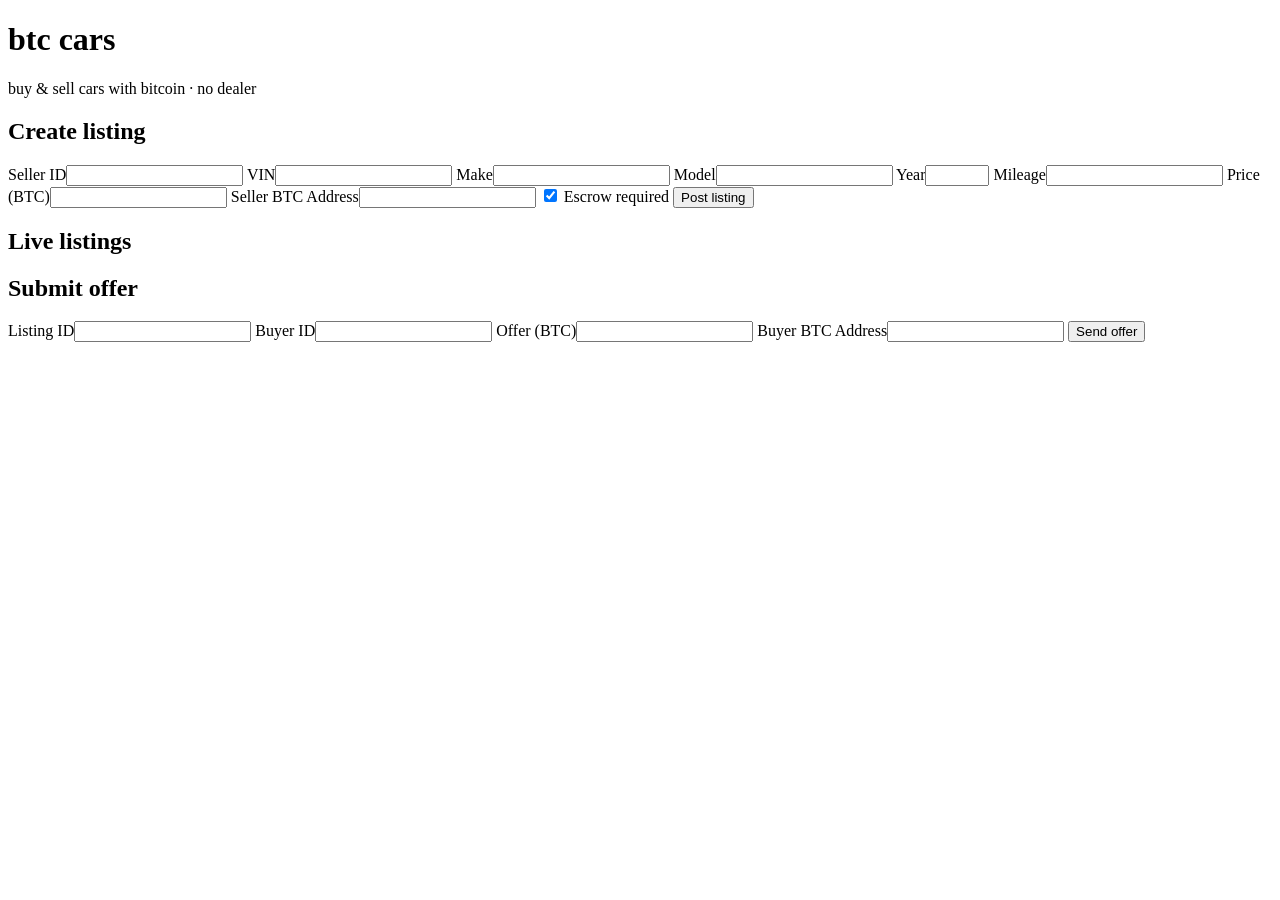
==== web/index.html @ 9e2f8887 "Add Craigslist-style frontend and serve it from API server" ====
<!doctype html>
<html lang="en">
  <head>
    <meta charset="UTF-8" />
    <meta name="viewport" content="width=device-width, initial-scale=1.0" />
    <title>btc cars — peer-to-peer marketplace</title>
    <link rel="stylesheet" href="/styles.css" />
  </head>
  <body>
    <header class="topbar">
      <div class="container row">
        <h1>btc cars</h1>
        <p class="tagline">buy & sell cars with bitcoin · no dealer</p>
      </div>
    </header>

    <main class="container layout">
      <section class="panel">
        <h2>Create listing</h2>
        <form id="listing-form" class="form-grid">
          <label>Seller ID<input name="seller_id" required /></label>
          <label>VIN<input name="vin" required minlength="17" maxlength="17" /></label>
          <label>Make<input name="make" required /></label>
          <label>Model<input name="model" required /></label>
          <label>Year<input name="year" type="number" min="1980" max="2100" required /></label>
          <label>Mileage<input name="mileage" type="number" min="0" required /></label>
          <label>Price (BTC)<input name="price_btc" type="number" step="0.00000001" min="0" required /></label>
          <label>Seller BTC Address<input name="seller_btc_address" required /></label>
          <label class="checkbox"><input name="escrow_required" type="checkbox" checked /> Escrow required</label>
          <button type="submit">Post listing</button>
        </form>
        <p id="listing-message" class="message"></p>
      </section>

      <section class="panel">
        <h2>Live listings</h2>
        <div id="listings" class="listings"></div>
      </section>

      <section class="panel">
        <h2>Submit offer</h2>
        <form id="offer-form" class="form-grid">
          <label>Listing ID<input name="listing_id" required /></label>
          <label>Buyer ID<input name="buyer_id" required /></label>
          <label>Offer (BTC)<input name="offered_btc" type="number" step="0.00000001" min="0" required /></label>
          <label>Buyer BTC Address<input name="buyer_btc_address" required /></label>
          <button type="submit">Send offer</button>
        </form>
        <p id="offer-message" class="message"></p>
      </section>
    </main>

    <script src="/app.js"></script>
  </body>
</html>
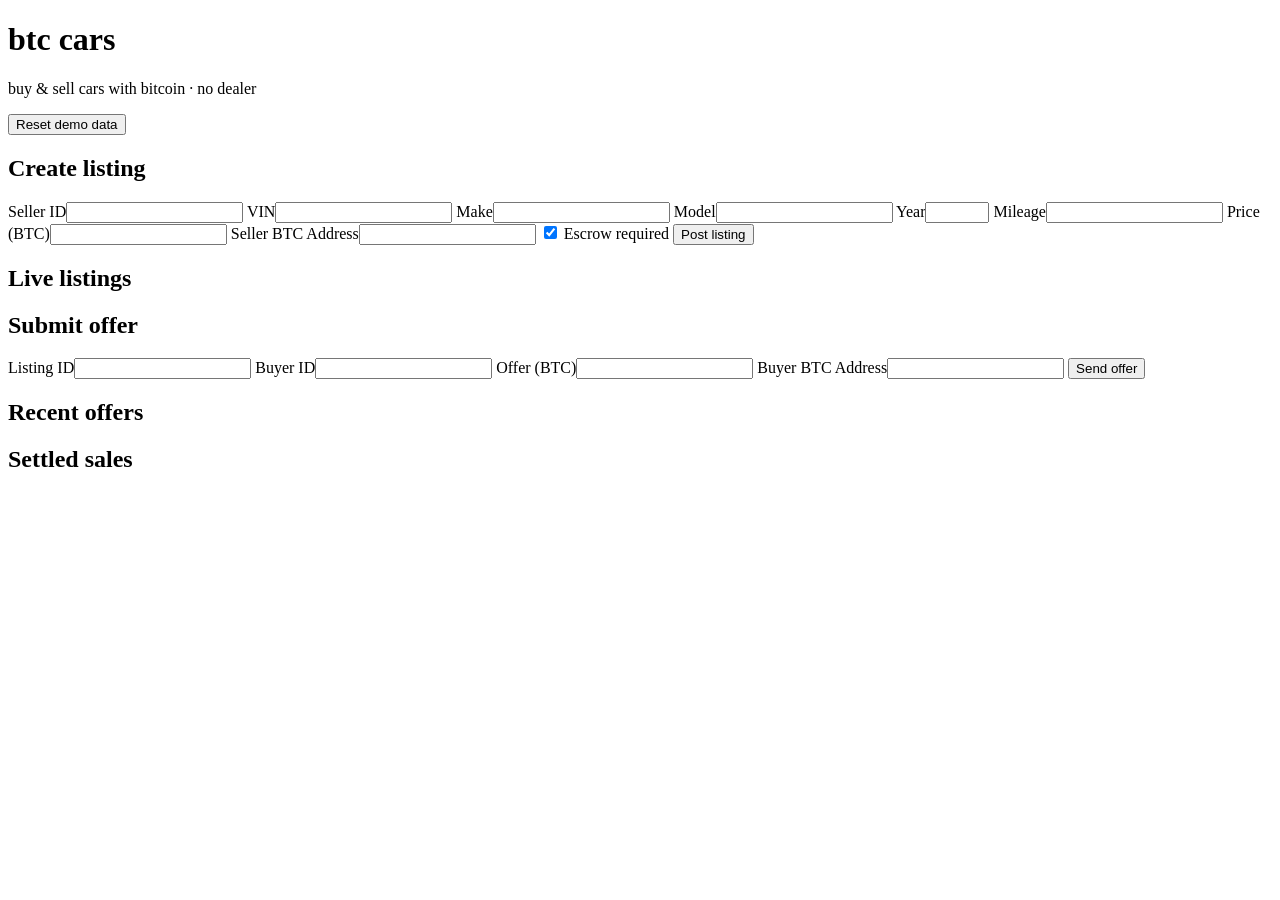
==== commit 13b62f16: "Improve demo readiness with reset flow and richer dashboard" ====
--- a/web/index.html
+++ b/web/index.html
@@ -11,6 +11,7 @@
       <div class="container row">
         <h1>btc cars</h1>
         <p class="tagline">buy & sell cars with bitcoin · no dealer</p>
+        <button id="reset-demo" class="ghost">Reset demo data</button>
       </div>
     </header>
 
@@ -24,7 +25,7 @@
           <label>Model<input name="model" required /></label>
           <label>Year<input name="year" type="number" min="1980" max="2100" required /></label>
           <label>Mileage<input name="mileage" type="number" min="0" required /></label>
-          <label>Price (BTC)<input name="price_btc" type="number" step="0.00000001" min="0" required /></label>
+          <label>Price (BTC)<input name="price_btc" type="number" step="0.00000001" min="0.00000001" required /></label>
           <label>Seller BTC Address<input name="seller_btc_address" required /></label>
           <label class="checkbox"><input name="escrow_required" type="checkbox" checked /> Escrow required</label>
           <button type="submit">Post listing</button>
@@ -42,11 +43,21 @@
         <form id="offer-form" class="form-grid">
           <label>Listing ID<input name="listing_id" required /></label>
           <label>Buyer ID<input name="buyer_id" required /></label>
-          <label>Offer (BTC)<input name="offered_btc" type="number" step="0.00000001" min="0" required /></label>
+          <label>Offer (BTC)<input name="offered_btc" type="number" step="0.00000001" min="0.00000001" required /></label>
           <label>Buyer BTC Address<input name="buyer_btc_address" required /></label>
           <button type="submit">Send offer</button>
         </form>
         <p id="offer-message" class="message"></p>
+      </section>
+
+      <section class="panel wide">
+        <h2>Recent offers</h2>
+        <div id="offers" class="listings"></div>
+      </section>
+
+      <section class="panel wide">
+        <h2>Settled sales</h2>
+        <div id="sales" class="listings"></div>
       </section>
     </main>
 
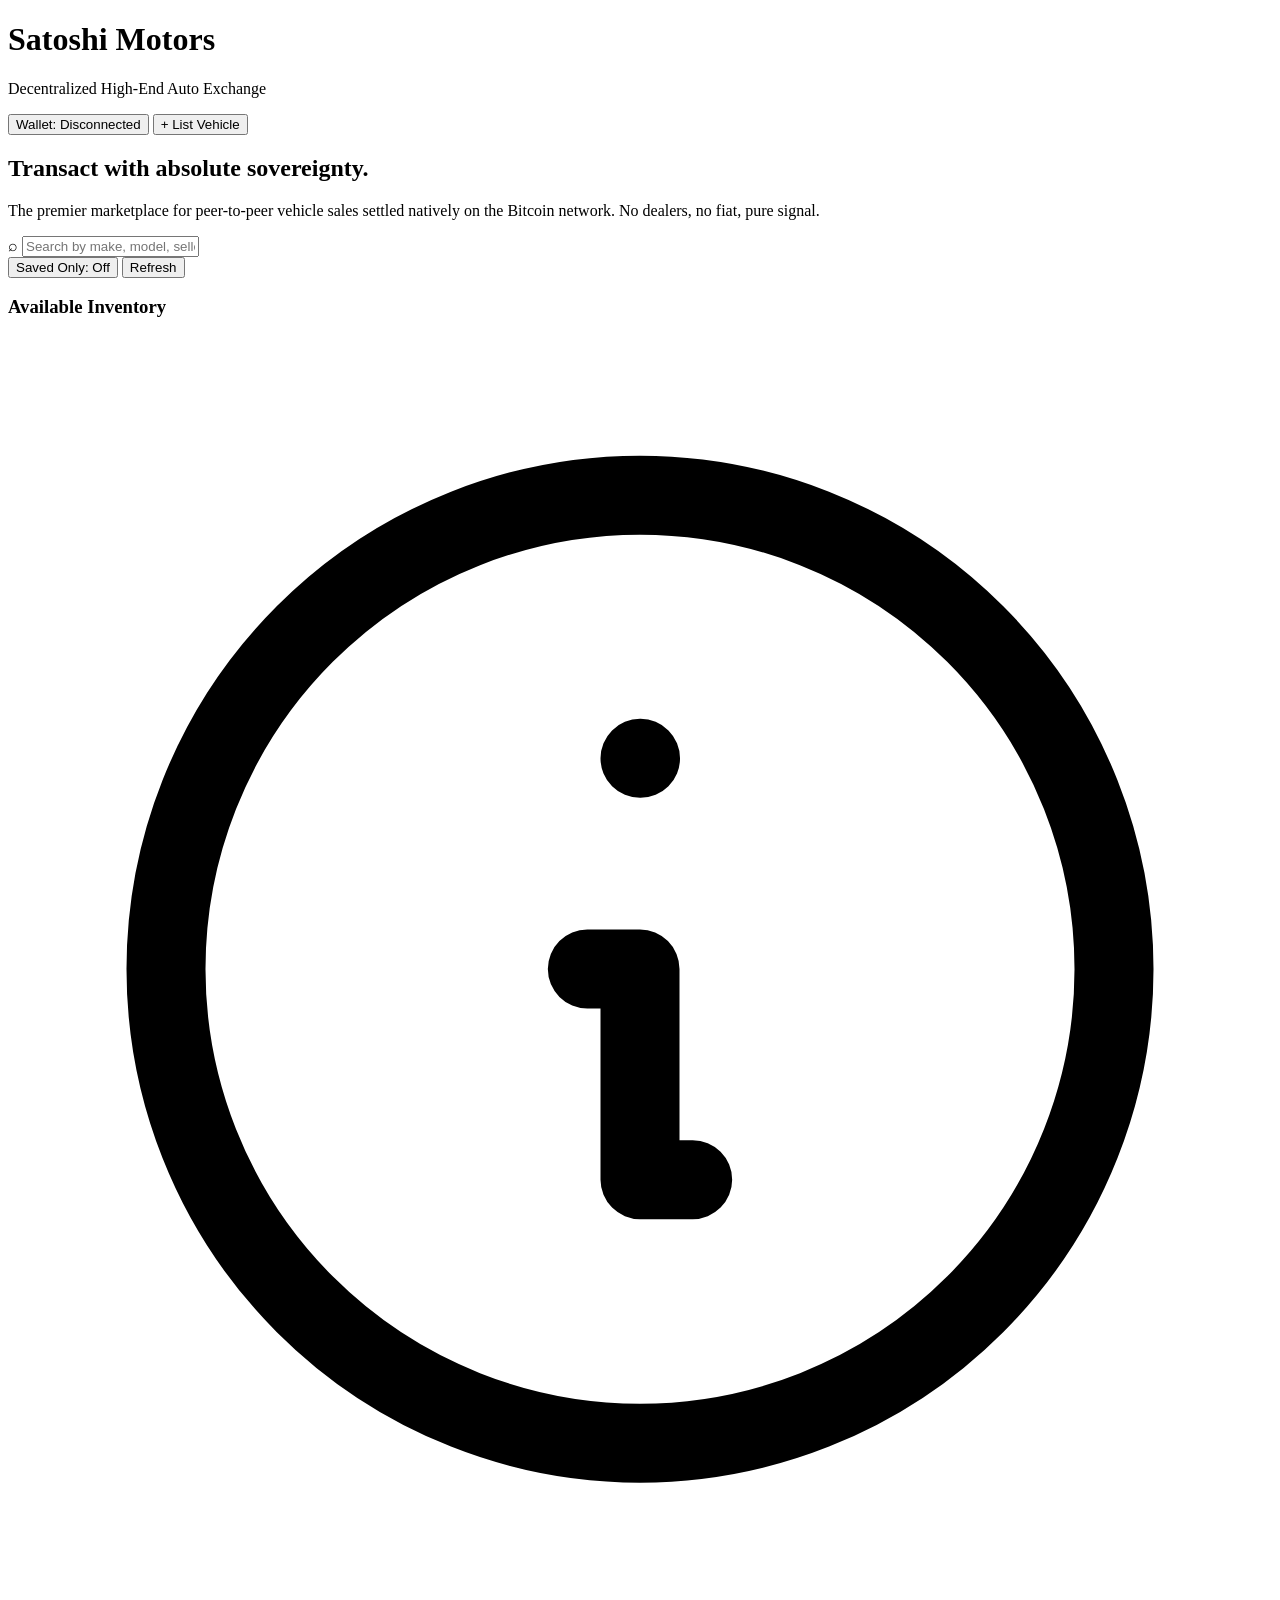
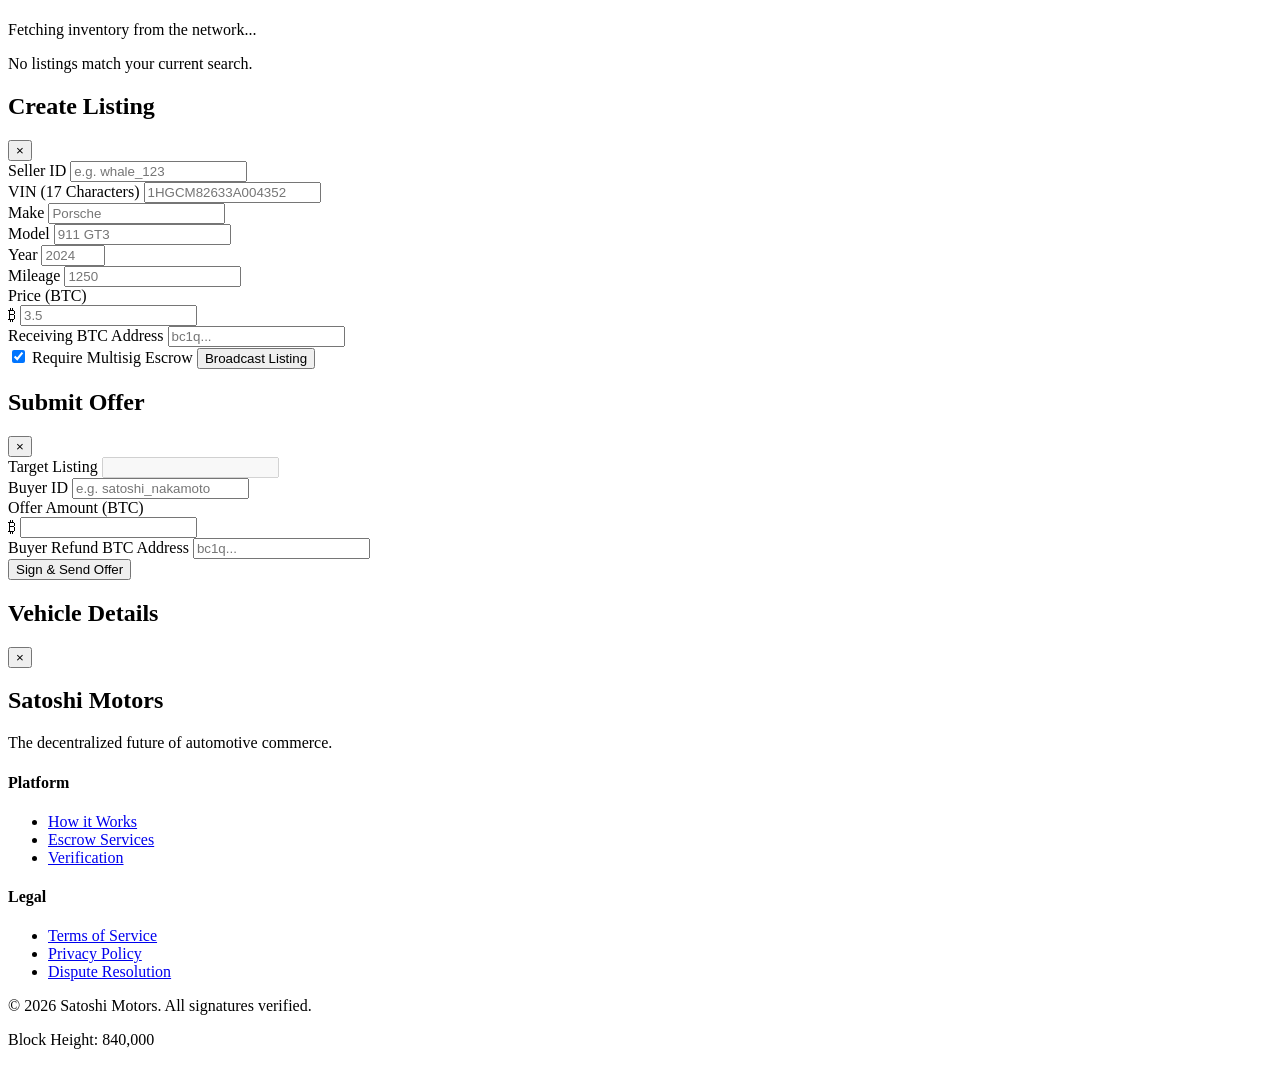
==== commit fb4af879: "Upgrade frontend UX, add footer pages, and harden API validation" ====
--- a/web/index.html
+++ b/web/index.html
@@ -1,66 +1,215 @@
 <!doctype html>
 <html lang="en">
-  <head>
-    <meta charset="UTF-8" />
-    <meta name="viewport" content="width=device-width, initial-scale=1.0" />
-    <title>btc cars — peer-to-peer marketplace</title>
-    <link rel="stylesheet" href="/styles.css" />
-  </head>
-  <body>
-    <header class="topbar">
-      <div class="container row">
-        <h1>btc cars</h1>
-        <p class="tagline">buy & sell cars with bitcoin · no dealer</p>
-        <button id="reset-demo" class="ghost">Reset demo data</button>
-      </div>
-    </header>
-
-    <main class="container layout">
-      <section class="panel">
-        <h2>Create listing</h2>
+
+<head>
+  <meta charset="UTF-8" />
+  <meta name="viewport" content="width=device-width, initial-scale=1.0" />
+  <title>Satoshi Motors | Premium P2P Car Market</title>
+  <link rel="preconnect" href="https://fonts.googleapis.com">
+  <link rel="preconnect" href="https://fonts.gstatic.com" crossorigin>
+  <link href="https://fonts.googleapis.com/css2?family=Outfit:wght@300;400;500;600;700&display=swap" rel="stylesheet">
+  <link rel="stylesheet" href="/styles.css" />
+</head>
+
+<body>
+  <header class="topbar">
+    <div class="container">
+      <div class="brand">
+        <h1>Satoshi Motors</h1>
+        <p class="tagline">Decentralized High-End Auto Exchange</p>
+      </div>
+      <div class="nav-actions nav-actions-wrap">
+        <button id="wallet-btn" class="wallet-btn" onclick="toggleWallet()">
+          Wallet: Disconnected
+        </button>
+        <button class="btn btn-primary" onclick="openModal('listing-modal')">
+          <span>+</span> List Vehicle
+        </button>
+      </div>
+    </div>
+  </header>
+
+  <main class="container main-content">
+    <section class="hero">
+      <h2>Transact with absolute sovereignty.</h2>
+      <p>The premier marketplace for peer-to-peer vehicle sales settled natively on the Bitcoin network. No dealers, no fiat, pure signal.</p>
+    </section>
+
+    <section class="search-filter-bar mb-4">
+      <div class="input-with-icon search-input-wrap">
+        <span class="input-icon">⌕</span>
+        <input type="text" id="search-input" placeholder="Search by make, model, seller, year, or VIN..." onkeyup="filterListings()" />
+      </div>
+      <button id="saved-filter-btn" class="btn btn-secondary btn-pill" onclick="toggleSavedFilter()">Saved Only: Off</button>
+      <button class="btn btn-secondary btn-pill" onclick="loadListings()">Refresh</button>
+    </section>
+
+    <section id="marketplace">
+      <div class="marketplace-header">
+        <h3>Available Inventory</h3>
+        <span id="results-count" class="results-count"></span>
+      </div>
+      <div id="listings" class="listings-grid">
+        <div class="empty-state">
+          <svg xmlns="http://www.w3.org/2000/svg" fill="none" viewBox="0 0 24 24" stroke="currentColor">
+            <path stroke-linecap="round" stroke-linejoin="round" stroke-width="1.5" d="M13 16h-1v-4h-1m1-4h.01M21 12a9 9 0 11-18 0 9 9 0 0118 0z" />
+          </svg>
+          <p>Fetching inventory from the network...</p>
+        </div>
+      </div>
+      <div id="no-results" class="empty-state hidden">
+        <p>No listings match your current search.</p>
+      </div>
+    </section>
+  </main>
+
+  <div id="listing-modal" class="modal-overlay" role="dialog" aria-modal="true">
+    <div class="modal-content">
+      <div class="modal-header">
+        <h2>Create Listing</h2>
+        <button class="close-btn" onclick="closeModal('listing-modal')" aria-label="Close">&times;</button>
+      </div>
+      <div class="modal-body">
         <form id="listing-form" class="form-grid">
-          <label>Seller ID<input name="seller_id" required /></label>
-          <label>VIN<input name="vin" required minlength="17" maxlength="17" /></label>
-          <label>Make<input name="make" required /></label>
-          <label>Model<input name="model" required /></label>
-          <label>Year<input name="year" type="number" min="1980" max="2100" required /></label>
-          <label>Mileage<input name="mileage" type="number" min="0" required /></label>
-          <label>Price (BTC)<input name="price_btc" type="number" step="0.00000001" min="0.00000001" required /></label>
-          <label>Seller BTC Address<input name="seller_btc_address" required /></label>
-          <label class="checkbox"><input name="escrow_required" type="checkbox" checked /> Escrow required</label>
-          <button type="submit">Post listing</button>
+          <div class="form-group">
+            <label>Seller ID</label>
+            <input name="seller_id" placeholder="e.g. whale_123" required />
+          </div>
+
+          <div class="form-group">
+            <label>VIN (17 Characters)</label>
+            <input name="vin" style="text-transform: uppercase;" placeholder="1HGCM82633A004352" required minlength="17" maxlength="17" />
+          </div>
+
+          <div class="form-row">
+            <div class="form-group">
+              <label>Make</label>
+              <input name="make" placeholder="Porsche" required />
+            </div>
+            <div class="form-group">
+              <label>Model</label>
+              <input name="model" placeholder="911 GT3" required />
+            </div>
+          </div>
+
+          <div class="form-row">
+            <div class="form-group">
+              <label>Year</label>
+              <input name="year" type="number" min="1980" max="2100" placeholder="2024" required />
+            </div>
+            <div class="form-group">
+              <label>Mileage</label>
+              <input name="mileage" type="number" min="0" placeholder="1250" required />
+            </div>
+          </div>
+
+          <div class="form-group">
+            <label>Price (BTC)</label>
+            <div class="input-with-icon">
+              <span class="input-icon">₿</span>
+              <input name="price_btc" type="number" step="0.00000001" min="0" placeholder="3.5" required />
+            </div>
+          </div>
+
+          <div class="form-group">
+            <label>Receiving BTC Address</label>
+            <input name="seller_btc_address" placeholder="bc1q..." required />
+          </div>
+
+          <label class="checkbox-group">
+            <input name="escrow_required" type="checkbox" checked />
+            <span>Require Multisig Escrow</span>
+          </label>
+
+          <button type="submit" class="btn btn-primary btn-full mt-4">Broadcast Listing</button>
         </form>
-        <p id="listing-message" class="message"></p>
-      </section>
-
-      <section class="panel">
-        <h2>Live listings</h2>
-        <div id="listings" class="listings"></div>
-      </section>
-
-      <section class="panel">
-        <h2>Submit offer</h2>
+      </div>
+    </div>
+  </div>
+
+  <div id="offer-modal" class="modal-overlay" role="dialog" aria-modal="true">
+    <div class="modal-content">
+      <div class="modal-header">
+        <h2>Submit Offer</h2>
+        <button class="close-btn" onclick="closeModal('offer-modal')" aria-label="Close">&times;</button>
+      </div>
+      <div class="modal-body">
         <form id="offer-form" class="form-grid">
-          <label>Listing ID<input name="listing_id" required /></label>
-          <label>Buyer ID<input name="buyer_id" required /></label>
-          <label>Offer (BTC)<input name="offered_btc" type="number" step="0.00000001" min="0.00000001" required /></label>
-          <label>Buyer BTC Address<input name="buyer_btc_address" required /></label>
-          <button type="submit">Send offer</button>
+          <input type="hidden" name="listing_id" id="offer-listing-id" required />
+
+          <div class="form-group">
+            <label>Target Listing</label>
+            <input type="text" id="offer-listing-display" readonly disabled class="muted-readonly" />
+          </div>
+
+          <div class="form-group">
+            <label>Buyer ID</label>
+            <input name="buyer_id" placeholder="e.g. satoshi_nakamoto" required />
+          </div>
+
+          <div class="form-group">
+            <label>Offer Amount (BTC)</label>
+            <div class="input-with-icon">
+              <span class="input-icon">₿</span>
+              <input name="offered_btc" id="offer-amount-input" type="number" step="0.00000001" min="0" required />
+            </div>
+          </div>
+
+          <div class="form-group">
+            <label>Buyer Refund BTC Address</label>
+            <input name="buyer_btc_address" placeholder="bc1q..." required />
+          </div>
+
+          <button type="submit" class="btn btn-primary btn-full mt-4">Sign & Send Offer</button>
         </form>
-        <p id="offer-message" class="message"></p>
-      </section>
-
-      <section class="panel wide">
-        <h2>Recent offers</h2>
-        <div id="offers" class="listings"></div>
-      </section>
-
-      <section class="panel wide">
-        <h2>Settled sales</h2>
-        <div id="sales" class="listings"></div>
-      </section>
-    </main>
-
-    <script src="/app.js"></script>
-  </body>
+      </div>
+    </div>
+  </div>
+
+  <div id="details-modal" class="modal-overlay" role="dialog" aria-modal="true">
+    <div class="modal-content details-modal-content">
+      <div class="modal-header">
+        <h2>Vehicle Details</h2>
+        <button class="close-btn" onclick="closeModal('details-modal')" aria-label="Close">&times;</button>
+      </div>
+      <div id="details-modal-body" class="modal-body"></div>
+    </div>
+  </div>
+
+  <div id="toast-container"></div>
+
+  <footer class="site-footer">
+    <div class="container footer-main">
+      <div>
+        <h2 class="footer-brand">Satoshi Motors</h2>
+        <p>The decentralized future of automotive commerce.</p>
+      </div>
+      <div class="footer-links-grid">
+        <div>
+          <h4>Platform</h4>
+          <ul>
+            <li><a href="/how-it-works.html">How it Works</a></li>
+            <li><a href="/escrow-services.html">Escrow Services</a></li>
+            <li><a href="/verification.html">Verification</a></li>
+          </ul>
+        </div>
+        <div>
+          <h4>Legal</h4>
+          <ul>
+            <li><a href="/terms-of-service.html">Terms of Service</a></li>
+            <li><a href="/privacy-policy.html">Privacy Policy</a></li>
+            <li><a href="/dispute-resolution.html">Dispute Resolution</a></li>
+          </ul>
+        </div>
+      </div>
+    </div>
+    <div class="container footer-meta">
+      <p>© 2026 Satoshi Motors. All signatures verified.</p>
+      <p>Block Height: 840,000</p>
+    </div>
+  </footer>
+
+  <script src="/app.js"></script>
+</body>
+
 </html>
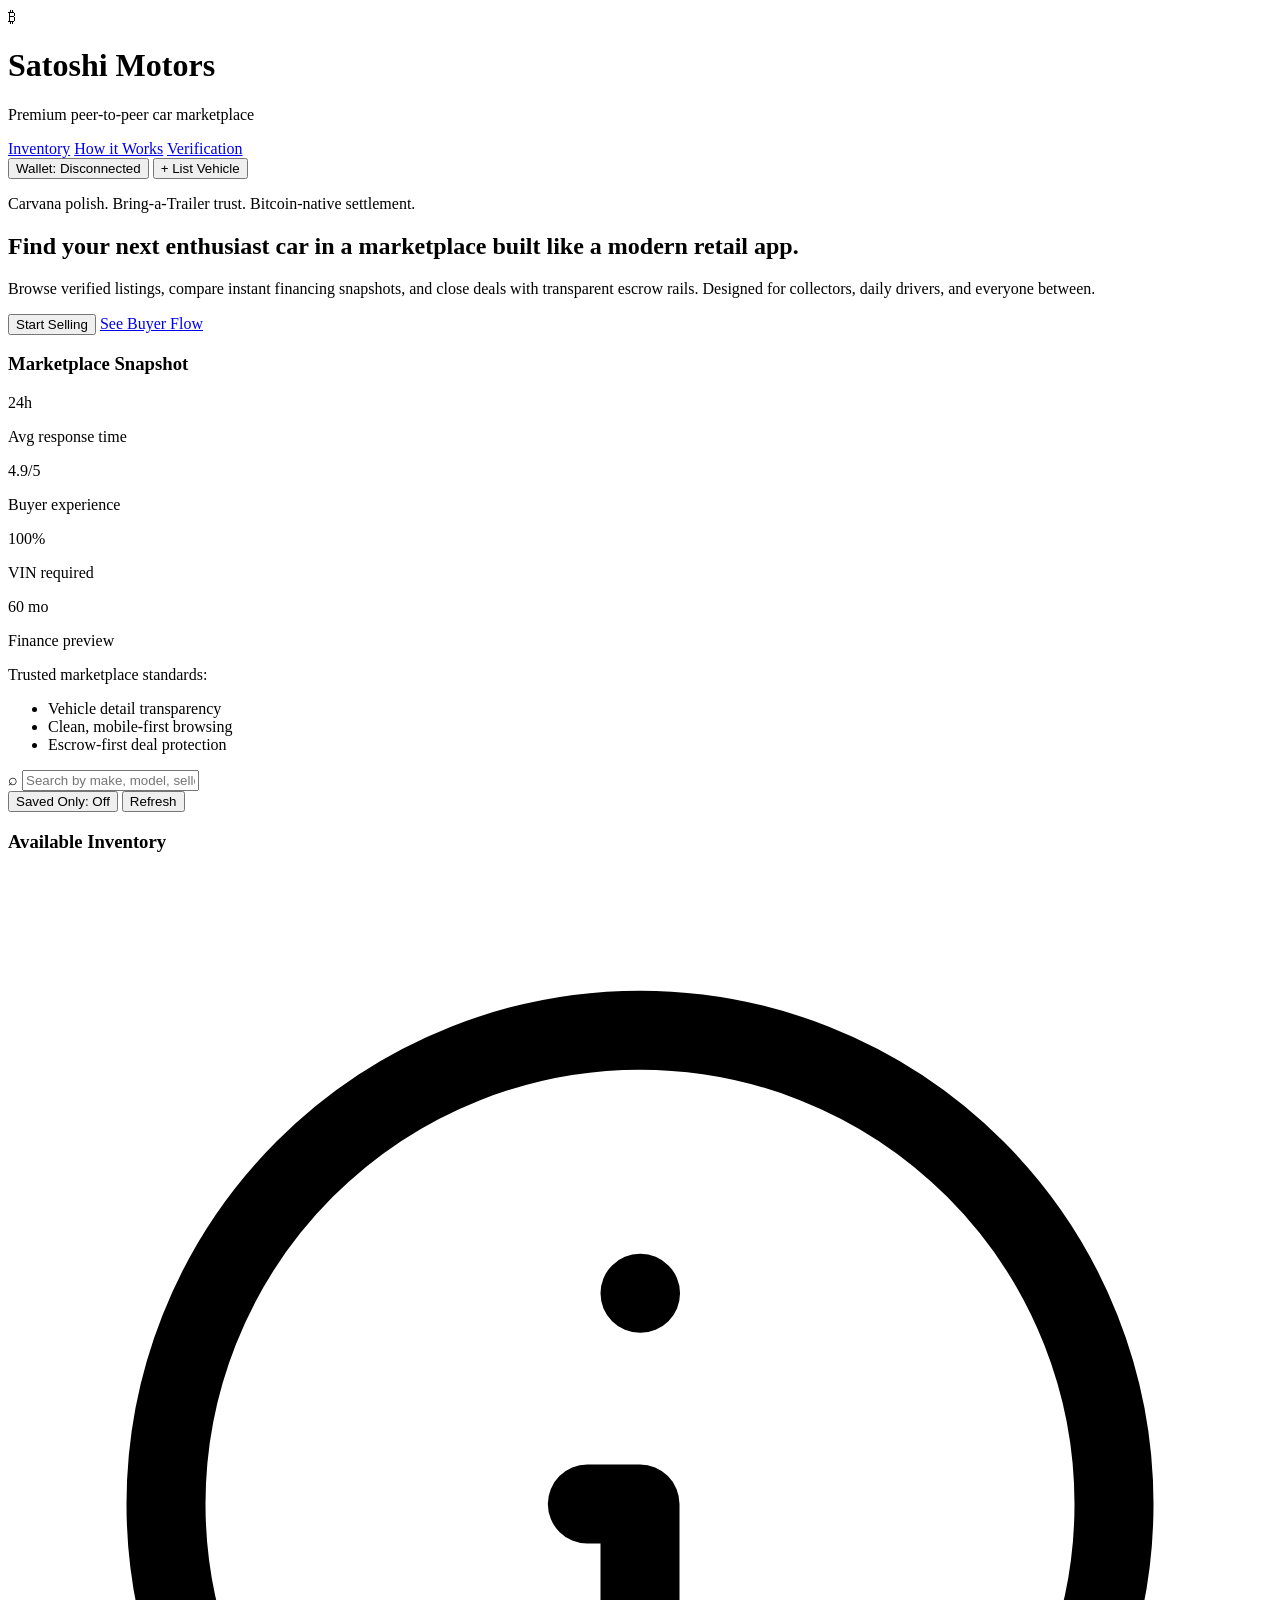
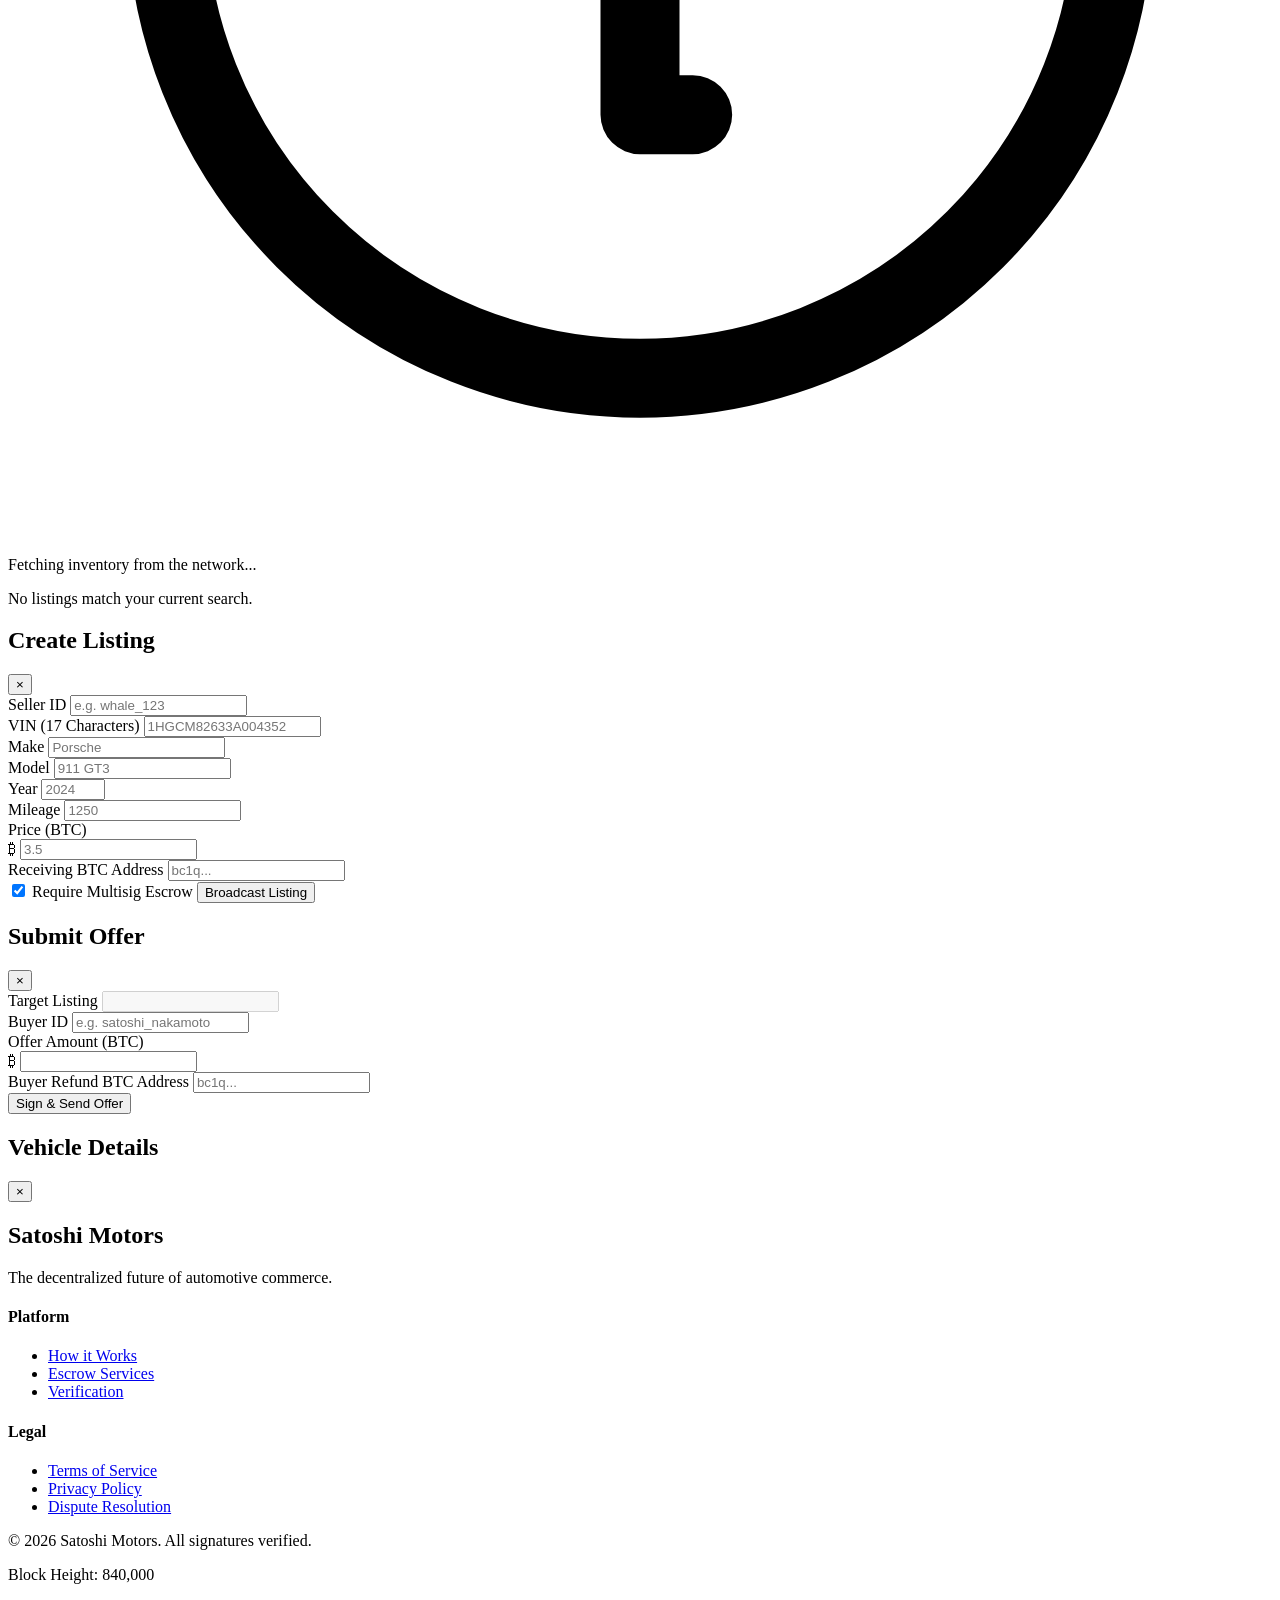
==== commit e9416e40: "Redesign marketplace UI with premium automotive styling" ====
--- a/web/index.html
+++ b/web/index.html
@@ -15,9 +15,17 @@
   <header class="topbar">
     <div class="container">
       <div class="brand">
-        <h1>Satoshi Motors</h1>
-        <p class="tagline">Decentralized High-End Auto Exchange</p>
-      </div>
+        <div class="brand-mark">₿</div>
+        <div>
+          <h1>Satoshi Motors</h1>
+          <p class="tagline">Premium peer-to-peer car marketplace</p>
+        </div>
+      </div>
+      <nav class="top-nav" aria-label="Main navigation">
+        <a href="#marketplace">Inventory</a>
+        <a href="/how-it-works.html">How it Works</a>
+        <a href="/verification.html">Verification</a>
+      </nav>
       <div class="nav-actions nav-actions-wrap">
         <button id="wallet-btn" class="wallet-btn" onclick="toggleWallet()">
           Wallet: Disconnected
@@ -31,8 +39,45 @@
 
   <main class="container main-content">
     <section class="hero">
-      <h2>Transact with absolute sovereignty.</h2>
-      <p>The premier marketplace for peer-to-peer vehicle sales settled natively on the Bitcoin network. No dealers, no fiat, pure signal.</p>
+      <div class="hero-copy">
+        <p class="hero-kicker">Carvana polish. Bring-a-Trailer trust. Bitcoin-native settlement.</p>
+        <h2>Find your next enthusiast car in a marketplace built like a modern retail app.</h2>
+        <p class="hero-description">Browse verified listings, compare instant financing snapshots, and close deals with transparent escrow rails. Designed for collectors, daily drivers, and everyone between.</p>
+        <div class="hero-actions">
+          <button class="btn btn-primary" onclick="openModal('listing-modal')">Start Selling</button>
+          <a href="/how-it-works.html" class="btn btn-secondary">See Buyer Flow</a>
+        </div>
+      </div>
+      <div class="hero-panel card">
+        <h3>Marketplace Snapshot</h3>
+        <div class="hero-metrics-grid">
+          <article>
+            <p class="metric-value">24h</p>
+            <p class="metric-label">Avg response time</p>
+          </article>
+          <article>
+            <p class="metric-value">4.9/5</p>
+            <p class="metric-label">Buyer experience</p>
+          </article>
+          <article>
+            <p class="metric-value">100%</p>
+            <p class="metric-label">VIN required</p>
+          </article>
+          <article>
+            <p class="metric-value">60 mo</p>
+            <p class="metric-label">Finance preview</p>
+          </article>
+        </div>
+      </div>
+    </section>
+
+    <section class="trust-strip" aria-label="Platform highlights">
+      <p>Trusted marketplace standards:</p>
+      <ul>
+        <li>Vehicle detail transparency</li>
+        <li>Clean, mobile-first browsing</li>
+        <li>Escrow-first deal protection</li>
+      </ul>
     </section>
 
     <section class="search-filter-bar mb-4">
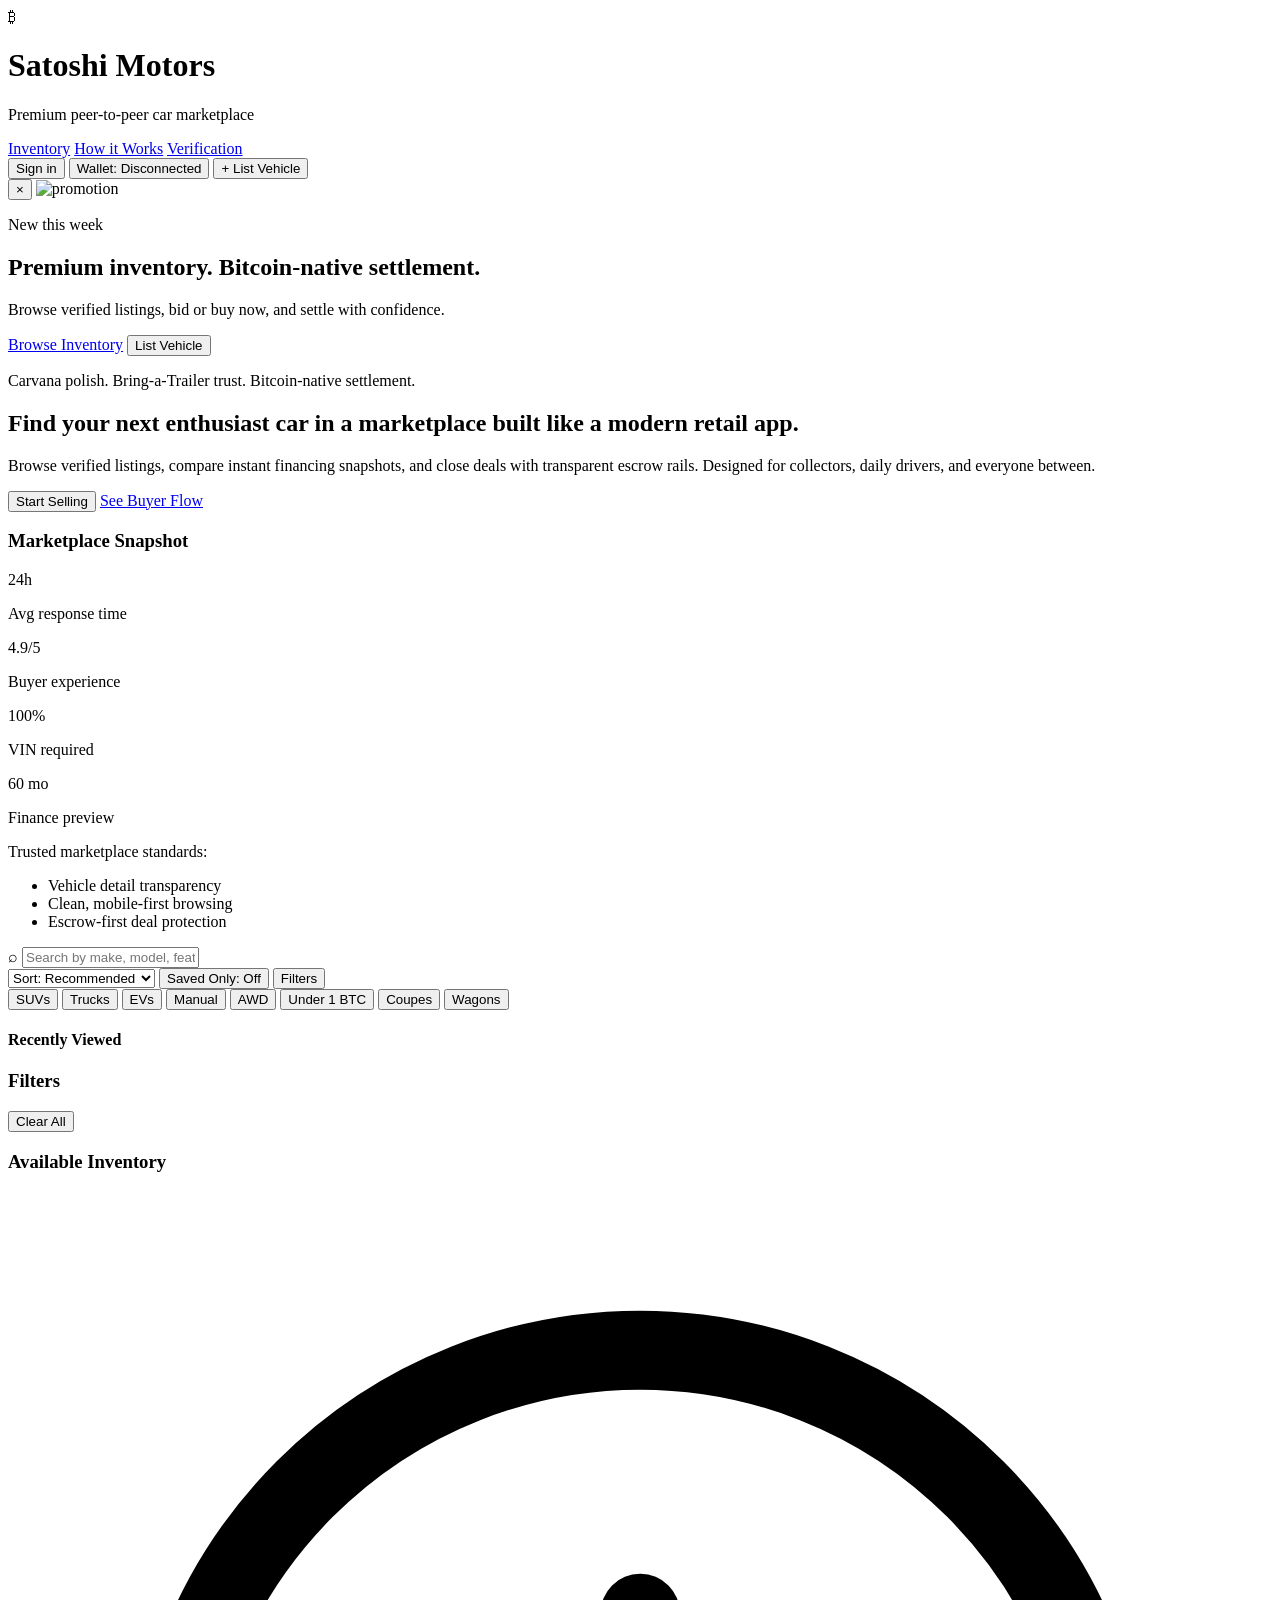
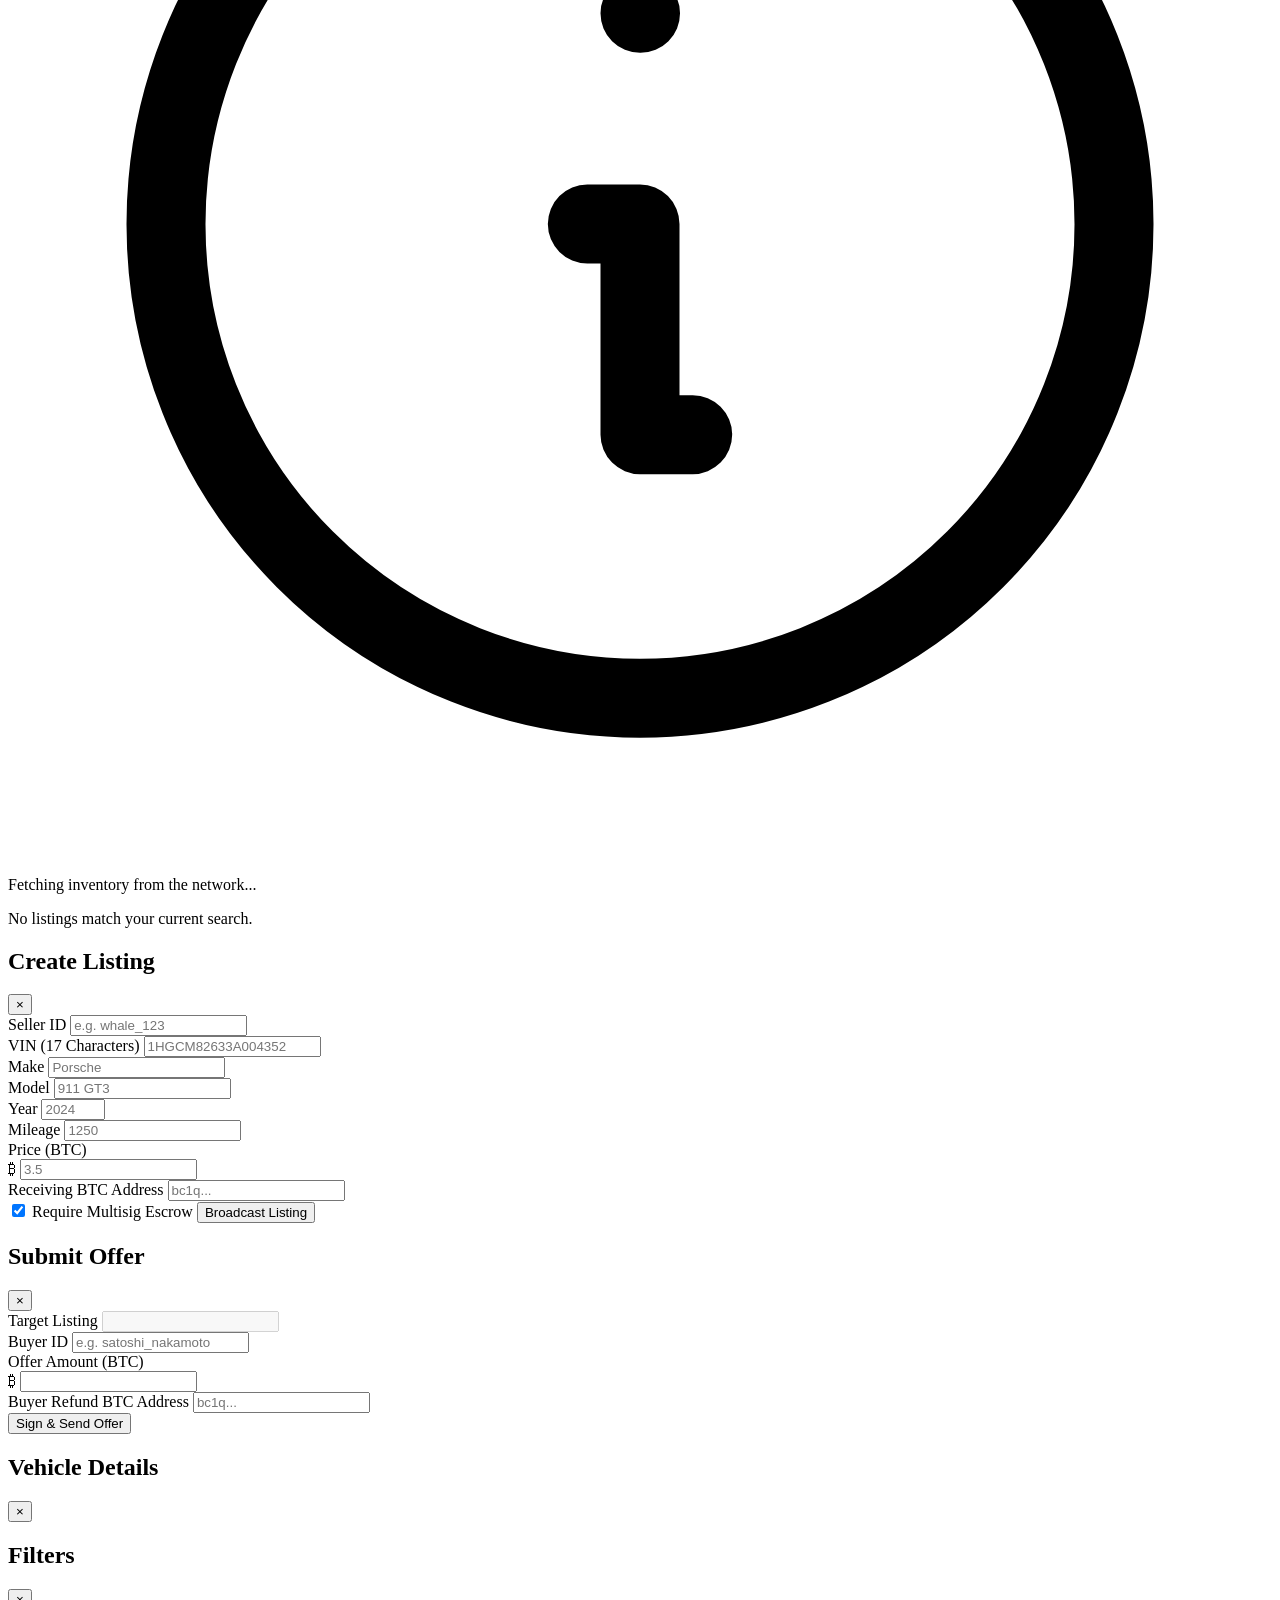
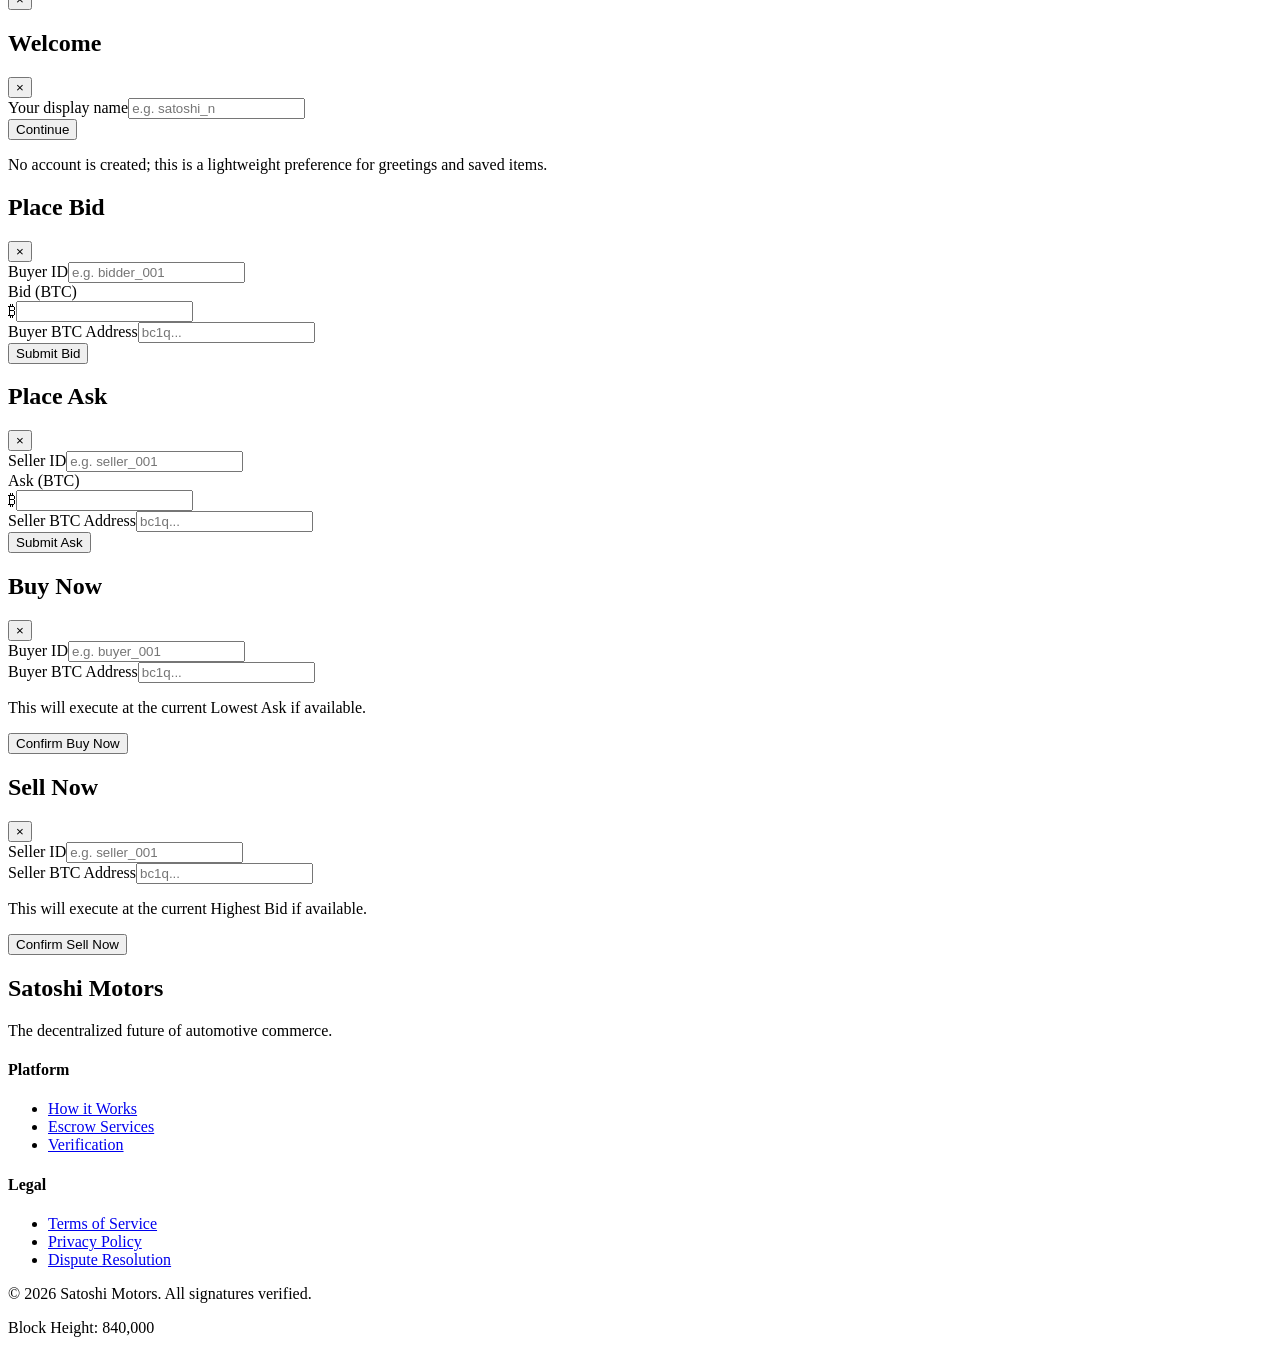
==== commit c40bd031: "UX: add StockX-style bids/asks + Buy/Sell Now; Carvana-like filters/search; rotating promo banner; w" ====
--- a/web/index.html
+++ b/web/index.html
@@ -27,19 +27,34 @@
         <a href="/verification.html">Verification</a>
       </nav>
       <div class="nav-actions nav-actions-wrap">
-        <button id="wallet-btn" class="wallet-btn" onclick="toggleWallet()">
-          Wallet: Disconnected
-        </button>
-        <button class="btn btn-primary" onclick="openModal('listing-modal')">
-          <span>+</span> List Vehicle
-        </button>
+        <button id="user-btn" class="wallet-btn" onclick="handleUserButton()">Sign in</button>
+        <button id="wallet-btn" class="wallet-btn" onclick="toggleWallet()">Wallet: Disconnected</button>
+        <button class="btn btn-primary" onclick="openModal('listing-modal')"><span>+</span> List Vehicle</button>
       </div>
     </div>
   </header>
 
   <main class="container main-content">
+    <section id="promo" class="promo-banner card hidden">
+      <button class="promo-dismiss" aria-label="Dismiss" onclick="dismissPromo()">×</button>
+      <img id="promo-image" class="promo-image" src="/banner_1.svg" alt="promotion" />
+      <div class="promo-overlay">
+        <div>
+          <p id="promo-kicker" class="promo-kicker">New this week</p>
+          <h2 id="promo-title" class="promo-title">Premium inventory. Bitcoin-native settlement.</h2>
+          <p id="promo-sub" class="promo-sub">Browse verified listings, bid or buy now, and settle with confidence.</p>
+          <div class="promo-actions">
+            <a id="promo-cta" class="btn btn-primary" href="#marketplace">Browse Inventory</a>
+            <button class="btn btn-secondary" onclick="openModal('listing-modal')">List Vehicle</button>
+          </div>
+        </div>
+        <div id="promo-dots" class="promo-dots" aria-label="Slides"></div>
+      </div>
+    </section>
+
     <section class="hero">
       <div class="hero-copy">
+        <div id="welcome-back" class="welcome-banner hidden"></div>
         <p class="hero-kicker">Carvana polish. Bring-a-Trailer trust. Bitcoin-native settlement.</p>
         <h2>Find your next enthusiast car in a marketplace built like a modern retail app.</h2>
         <p class="hero-description">Browse verified listings, compare instant financing snapshots, and close deals with transparent escrow rails. Designed for collectors, daily drivers, and everyone between.</p>
@@ -83,27 +98,65 @@
     <section class="search-filter-bar mb-4">
       <div class="input-with-icon search-input-wrap">
         <span class="input-icon">⌕</span>
-        <input type="text" id="search-input" placeholder="Search by make, model, seller, year, or VIN..." onkeyup="filterListings()" />
-      </div>
+        <input type="text" id="search-input" placeholder="Search by make, model, feature, color…" oninput="onSearchInput()" />
+        <div id="search-suggestions" class="suggestions hidden" role="listbox" aria-label="Search suggestions"></div>
+      </div>
+      <select id="sort-select" class="btn btn-secondary btn-pill" onchange="changeSort(this.value)" aria-label="Sort inventory">
+        <option value="recommended">Sort: Recommended</option>
+        <option value="price_asc">Price: Low to High</option>
+        <option value="price_desc">Price: High to Low</option>
+        <option value="year_desc">Year: New to Old</option>
+        <option value="mileage_asc">Mileage: Low to High</option>
+      </select>
       <button id="saved-filter-btn" class="btn btn-secondary btn-pill" onclick="toggleSavedFilter()">Saved Only: Off</button>
-      <button class="btn btn-secondary btn-pill" onclick="loadListings()">Refresh</button>
-    </section>
-
-    <section id="marketplace">
-      <div class="marketplace-header">
-        <h3>Available Inventory</h3>
-        <span id="results-count" class="results-count"></span>
-      </div>
-      <div id="listings" class="listings-grid">
-        <div class="empty-state">
-          <svg xmlns="http://www.w3.org/2000/svg" fill="none" viewBox="0 0 24 24" stroke="currentColor">
-            <path stroke-linecap="round" stroke-linejoin="round" stroke-width="1.5" d="M13 16h-1v-4h-1m1-4h.01M21 12a9 9 0 11-18 0 9 9 0 0118 0z" />
-          </svg>
-          <p>Fetching inventory from the network...</p>
-        </div>
-      </div>
-      <div id="no-results" class="empty-state hidden">
-        <p>No listings match your current search.</p>
+      <button class="btn btn-secondary btn-pill show-filters-mobile" onclick="openModal('filters-modal')">Filters</button>
+    </section>
+
+    <section class="quick-picks" aria-label="Quick picks">
+      <div class="chip-row">
+        <button class="chip-btn" onclick="applyQuickPick('SUV')">SUVs</button>
+        <button class="chip-btn" onclick="applyQuickPick('Truck')">Trucks</button>
+        <button class="chip-btn" onclick="applyQuickPick('EV')">EVs</button>
+        <button class="chip-btn" onclick="applyQuickPick('Manual')">Manual</button>
+        <button class="chip-btn" onclick="applyQuickPick('AWD')">AWD</button>
+        <button class="chip-btn" onclick="applyQuickPick('Under1')">Under 1 BTC</button>
+        <button class="chip-btn" onclick="applyQuickPick('Coupe')">Coupes</button>
+        <button class="chip-btn" onclick="applyQuickPick('Wagon')">Wagons</button>
+      </div>
+    </section>
+
+    <section id="marketplace" class="marketplace-grid">
+      <aside class="recently-viewed" aria-label="Recently viewed">
+        <h4>Recently Viewed</h4>
+        <div id="recent-strip" class="recent-strip"></div>
+      </aside>
+      <aside class="filters-panel" aria-label="Filters">
+        <div class="filters-header">
+          <h3>Filters</h3>
+          <button class="btn btn-secondary btn-pill btn-clear" onclick="clearAllFilters()">Clear All</button>
+        </div>
+        <div id="filters-panel" class="filters-content"></div>
+      </aside>
+
+      <div class="market-content">
+        <div class="marketplace-header">
+          <h3>Available Inventory</h3>
+          <span id="results-count" class="results-count"></span>
+        </div>
+
+        <div id="active-chips" class="chips-row"></div>
+
+        <div id="listings" class="listings-grid">
+          <div class="empty-state">
+            <svg xmlns="http://www.w3.org/2000/svg" fill="none" viewBox="0 0 24 24" stroke="currentColor">
+              <path stroke-linecap="round" stroke-linejoin="round" stroke-width="1.5" d="M13 16h-1v-4h-1m1-4h.01M21 12a9 9 0 11-18 0 9 9 0 0118 0z" />
+            </svg>
+            <p>Fetching inventory from the network...</p>
+          </div>
+        </div>
+        <div id="no-results" class="empty-state hidden">
+          <p>No listings match your current search.</p>
+        </div>
       </div>
     </section>
   </main>
@@ -222,6 +275,104 @@
   </div>
 
   <div id="toast-container"></div>
+
+  <div id="filters-modal" class="modal-overlay" role="dialog" aria-modal="true">
+    <div class="modal-content">
+      <div class="modal-header">
+        <h2>Filters</h2>
+        <button class="close-btn" onclick="closeModal('filters-modal')" aria-label="Close">&times;</button>
+      </div>
+      <div id="filters-modal-body" class="modal-body"></div>
+    </div>
+  </div>
+
+  <div id="signin-modal" class="modal-overlay" role="dialog" aria-modal="true">
+    <div class="modal-content">
+      <div class="modal-header">
+        <h2>Welcome</h2>
+        <button class="close-btn" onclick="closeModal('signin-modal')" aria-label="Close">&times;</button>
+      </div>
+      <div class="modal-body">
+        <form id="signin-form" class="form-grid">
+          <div class="form-group"><label>Your display name</label><input name="display_name" placeholder="e.g. satoshi_n" required /></div>
+          <button type="submit" class="btn btn-primary btn-full mt-4">Continue</button>
+          <p class="muted-text">No account is created; this is a lightweight preference for greetings and saved items.</p>
+        </form>
+      </div>
+    </div>
+  </div>
+
+  <div id="bid-modal" class="modal-overlay" role="dialog" aria-modal="true">
+    <div class="modal-content">
+      <div class="modal-header">
+        <h2>Place Bid</h2>
+        <button class="close-btn" onclick="closeModal('bid-modal')" aria-label="Close">&times;</button>
+      </div>
+      <div class="modal-body">
+        <form id="bid-form" class="form-grid">
+          <input type="hidden" name="listing_id" id="bid-listing-id" required />
+          <div class="form-group"><label>Buyer ID</label><input name="buyer_id" placeholder="e.g. bidder_001" required /></div>
+          <div class="form-group"><label>Bid (BTC)</label><div class="input-with-icon"><span class="input-icon">₿</span><input name="bid_btc" type="number" step="0.00000001" min="0" required /></div></div>
+          <div class="form-group"><label>Buyer BTC Address</label><input name="buyer_btc_address" placeholder="bc1q..." required /></div>
+          <button type="submit" class="btn btn-primary btn-full mt-4">Submit Bid</button>
+        </form>
+      </div>
+    </div>
+  </div>
+
+  <div id="ask-modal" class="modal-overlay" role="dialog" aria-modal="true">
+    <div class="modal-content">
+      <div class="modal-header">
+        <h2>Place Ask</h2>
+        <button class="close-btn" onclick="closeModal('ask-modal')" aria-label="Close">&times;</button>
+      </div>
+      <div class="modal-body">
+        <form id="ask-form" class="form-grid">
+          <input type="hidden" name="listing_id" id="ask-listing-id" required />
+          <div class="form-group"><label>Seller ID</label><input name="seller_id" placeholder="e.g. seller_001" required /></div>
+          <div class="form-group"><label>Ask (BTC)</label><div class="input-with-icon"><span class="input-icon">₿</span><input name="ask_btc" type="number" step="0.00000001" min="0" required /></div></div>
+          <div class="form-group"><label>Seller BTC Address</label><input name="seller_btc_address" placeholder="bc1q..." required /></div>
+          <button type="submit" class="btn btn-primary btn-full mt-4">Submit Ask</button>
+        </form>
+      </div>
+    </div>
+  </div>
+
+  <div id="buynow-modal" class="modal-overlay" role="dialog" aria-modal="true">
+    <div class="modal-content">
+      <div class="modal-header">
+        <h2>Buy Now</h2>
+        <button class="close-btn" onclick="closeModal('buynow-modal')" aria-label="Close">&times;</button>
+      </div>
+      <div class="modal-body">
+        <form id="buynow-form" class="form-grid">
+          <input type="hidden" name="listing_id" id="buynow-listing-id" required />
+          <div class="form-group"><label>Buyer ID</label><input name="buyer_id" placeholder="e.g. buyer_001" required /></div>
+          <div class="form-group"><label>Buyer BTC Address</label><input name="buyer_btc_address" placeholder="bc1q..." required /></div>
+          <p class="muted-text">This will execute at the current Lowest Ask if available.</p>
+          <button type="submit" class="btn btn-primary btn-full mt-4">Confirm Buy Now</button>
+        </form>
+      </div>
+    </div>
+  </div>
+
+  <div id="sellnow-modal" class="modal-overlay" role="dialog" aria-modal="true">
+    <div class="modal-content">
+      <div class="modal-header">
+        <h2>Sell Now</h2>
+        <button class="close-btn" onclick="closeModal('sellnow-modal')" aria-label="Close">&times;</button>
+      </div>
+      <div class="modal-body">
+        <form id="sellnow-form" class="form-grid">
+          <input type="hidden" name="listing_id" id="sellnow-listing-id" required />
+          <div class="form-group"><label>Seller ID</label><input name="seller_id" placeholder="e.g. seller_001" required /></div>
+          <div class="form-group"><label>Seller BTC Address</label><input name="seller_btc_address" placeholder="bc1q..." required /></div>
+          <p class="muted-text">This will execute at the current Highest Bid if available.</p>
+          <button type="submit" class="btn btn-primary btn-full mt-4">Confirm Sell Now</button>
+        </form>
+      </div>
+    </div>
+  </div>
 
   <footer class="site-footer">
     <div class="container footer-main">
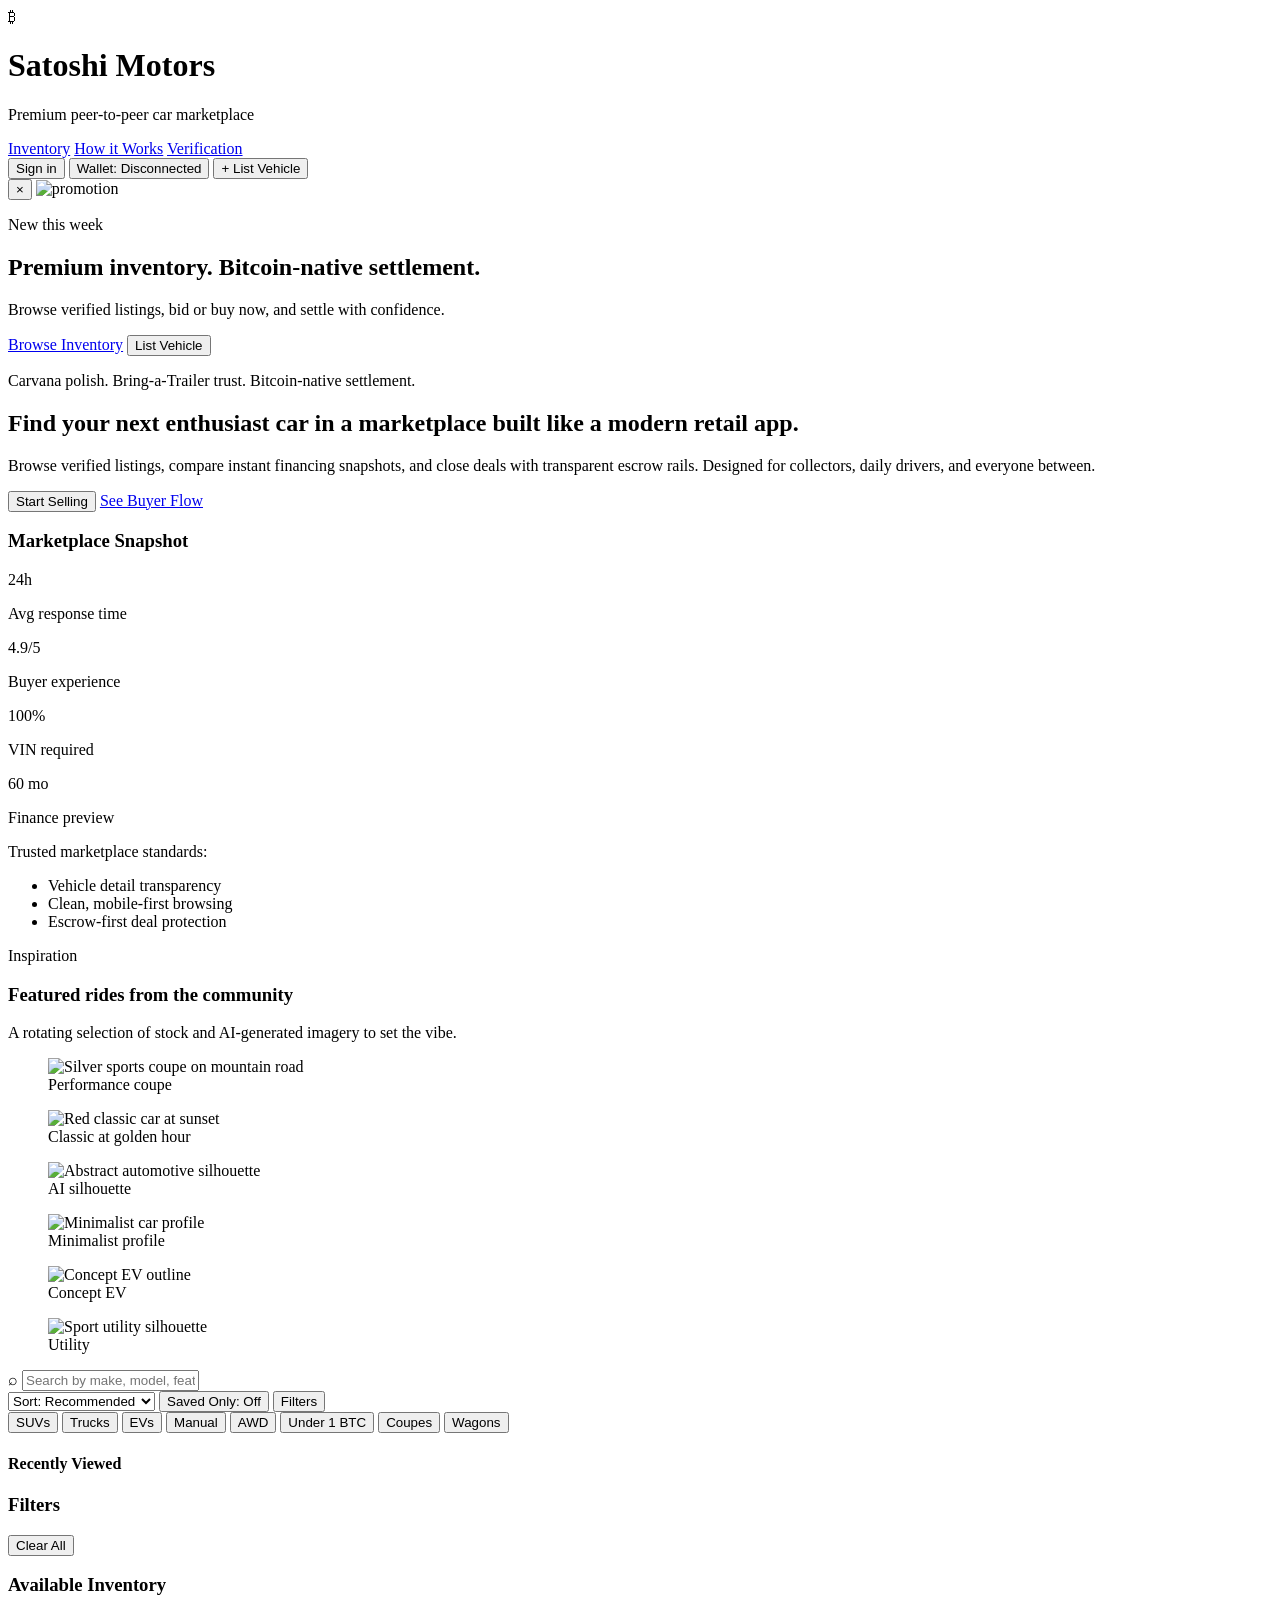
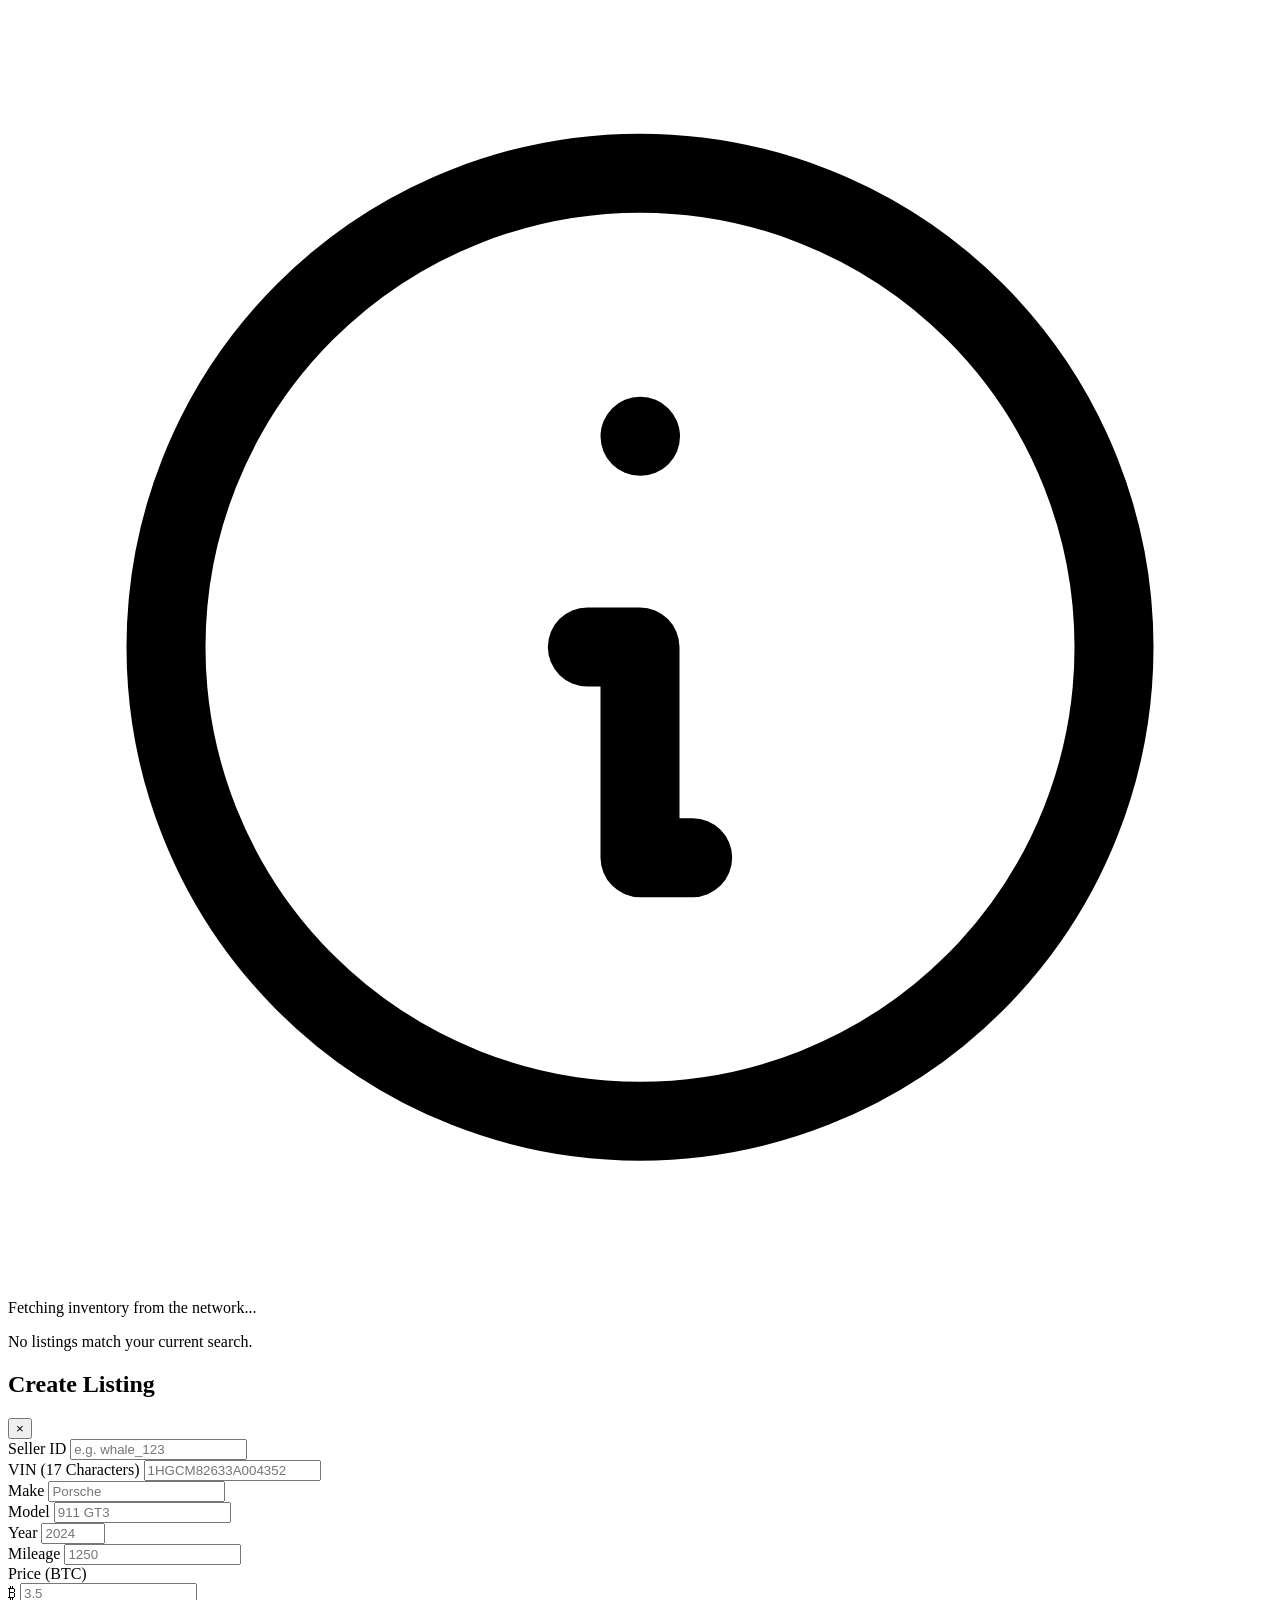
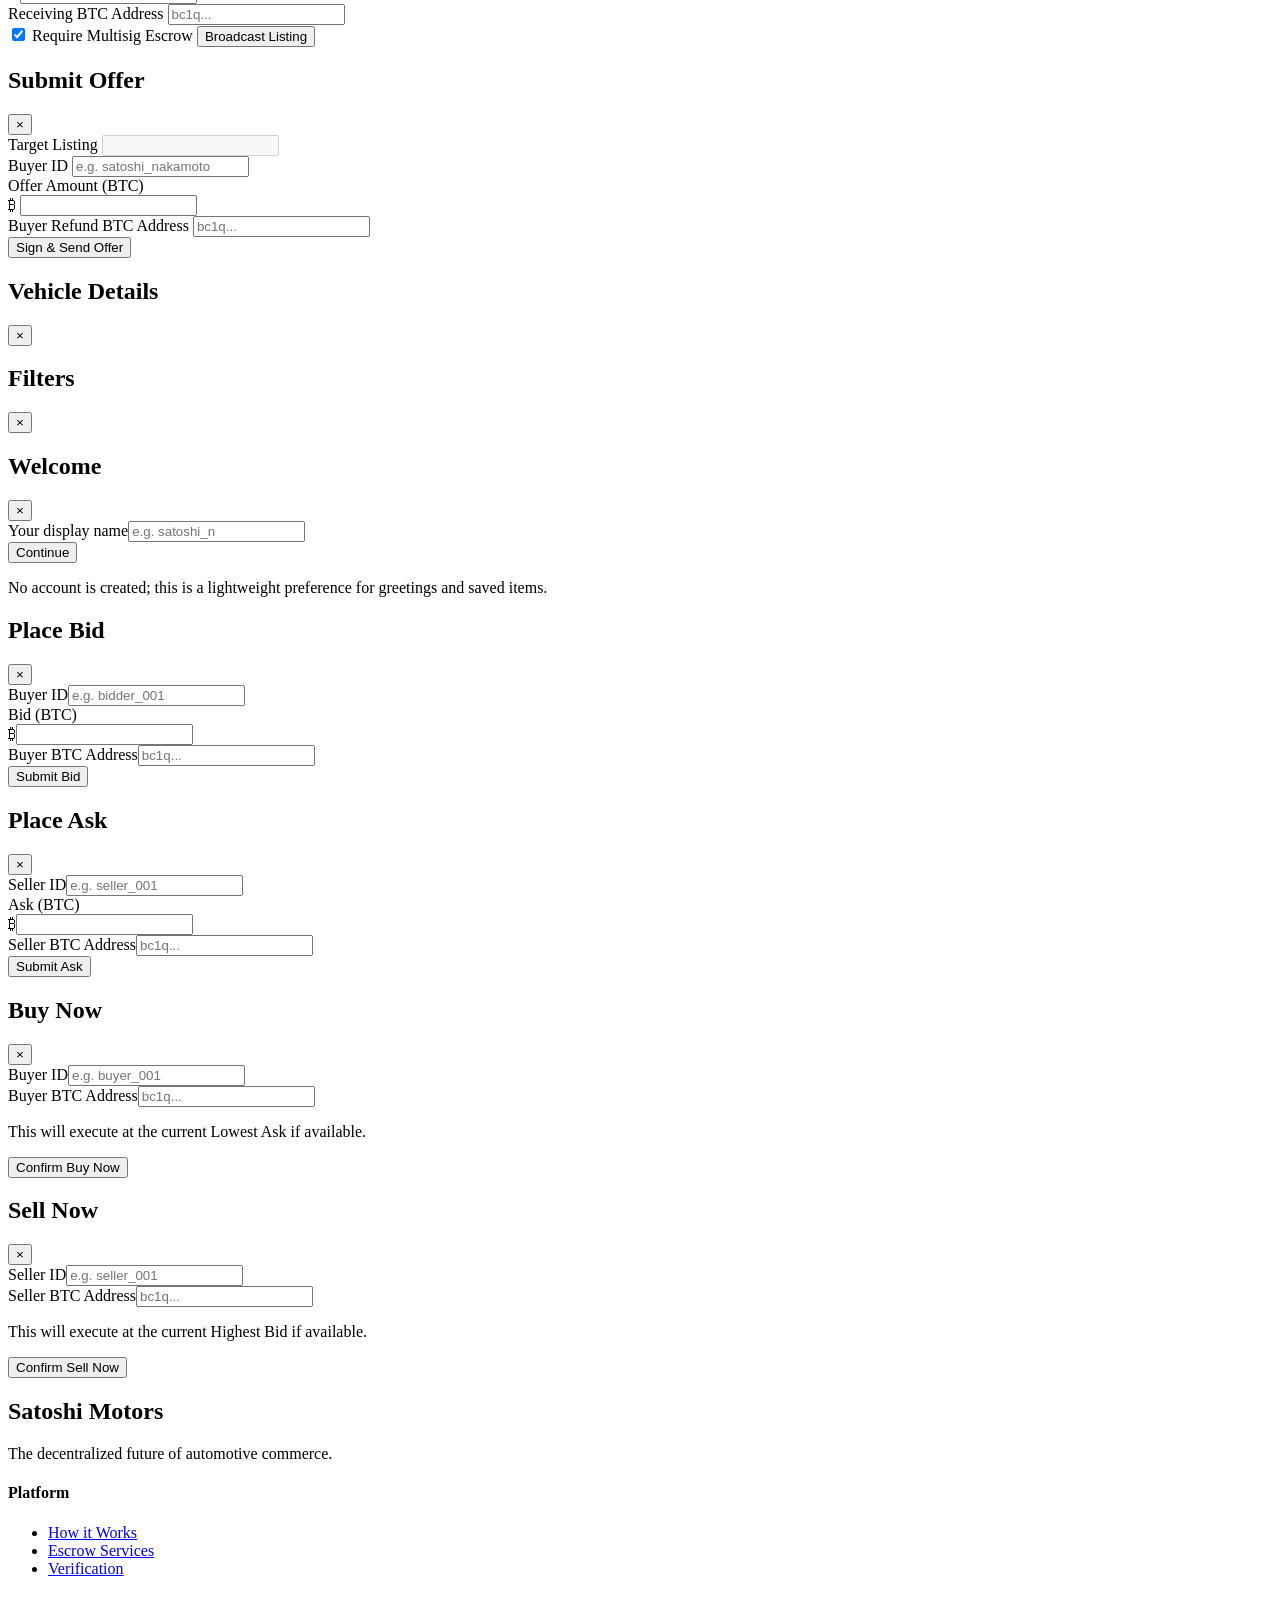
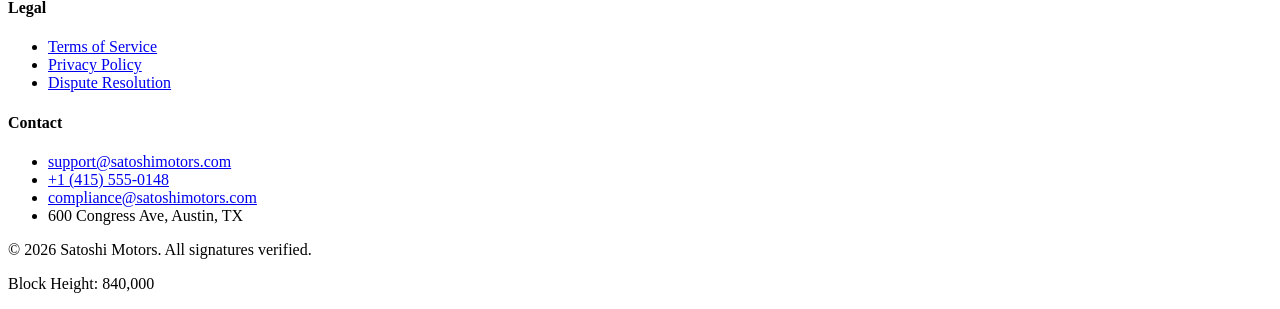
==== commit b88f9f2d: "UX/API: card badges + SEO; add /metrics; PORT override; Cursor role rules" ====
--- a/web/index.html
+++ b/web/index.html
@@ -1,15 +1,26 @@
 <!doctype html>
 <html lang="en">
 
-<head>
-  <meta charset="UTF-8" />
-  <meta name="viewport" content="width=device-width, initial-scale=1.0" />
-  <title>Satoshi Motors | Premium P2P Car Market</title>
+  <head>
+    <meta charset="UTF-8" />
+    <meta name="viewport" content="width=device-width, initial-scale=1.0" />
+    <meta name="description" content="Satoshi Motors is a premium peer‑to‑peer car marketplace with Bitcoin‑native settlement. Browse verified listings, bid/ask orderbook, and escrow support." />
+    <link rel="canonical" href="http://localhost:8000/" />
+    <meta property="og:title" content="Satoshi Motors | Premium P2P Car Market" />
+    <meta property="og:description" content="Browse verified listings, compare bids and asks, and settle with Bitcoin." />
+    <meta property="og:type" content="website" />
+    <meta property="og:url" content="http://localhost:8000/" />
+    <meta property="og:image" content="/car_1.png" />
+    <meta name="twitter:card" content="summary_large_image" />
+    <meta name="twitter:title" content="Satoshi Motors | Premium P2P Car Market" />
+    <meta name="twitter:description" content="Bitcoin‑native peer‑to‑peer car marketplace with an orderbook and escrow." />
+    <meta name="twitter:image" content="/car_2.png" />
+    <title>Satoshi Motors | Premium P2P Car Market</title>
   <link rel="preconnect" href="https://fonts.googleapis.com">
   <link rel="preconnect" href="https://fonts.gstatic.com" crossorigin>
   <link href="https://fonts.googleapis.com/css2?family=Outfit:wght@300;400;500;600;700&display=swap" rel="stylesheet">
   <link rel="stylesheet" href="/styles.css" />
-</head>
+  </head>
 
 <body>
   <header class="topbar">
@@ -95,6 +106,40 @@
       </ul>
     </section>
 
+    <section class="gallery-section" aria-label="Featured vehicle images">
+      <div class="gallery-header">
+        <p class="section-kicker">Inspiration</p>
+        <h3>Featured rides from the community</h3>
+        <p class="muted-text">A rotating selection of stock and AI-generated imagery to set the vibe.</p>
+      </div>
+      <div class="gallery-grid">
+        <figure class="gallery-item card">
+          <img src="/car_1.png" alt="Silver sports coupe on mountain road" loading="lazy" />
+          <figcaption>Performance coupe</figcaption>
+        </figure>
+        <figure class="gallery-item card">
+          <img src="/car_2.png" alt="Red classic car at sunset" loading="lazy" />
+          <figcaption>Classic at golden hour</figcaption>
+        </figure>
+        <figure class="gallery-item card">
+          <img src="/photo_1.svg" alt="Abstract automotive silhouette" loading="lazy" />
+          <figcaption>AI silhouette</figcaption>
+        </figure>
+        <figure class="gallery-item card">
+          <img src="/photo_2.svg" alt="Minimalist car profile" loading="lazy" />
+          <figcaption>Minimalist profile</figcaption>
+        </figure>
+        <figure class="gallery-item card">
+          <img src="/photo_3.svg" alt="Concept EV outline" loading="lazy" />
+          <figcaption>Concept EV</figcaption>
+        </figure>
+        <figure class="gallery-item card">
+          <img src="/photo_4.svg" alt="Sport utility silhouette" loading="lazy" />
+          <figcaption>Utility</figcaption>
+        </figure>
+      </div>
+    </section>
+
     <section class="search-filter-bar mb-4">
       <div class="input-with-icon search-input-wrap">
         <span class="input-icon">⌕</span>
@@ -397,6 +442,15 @@
             <li><a href="/dispute-resolution.html">Dispute Resolution</a></li>
           </ul>
         </div>
+        <div>
+          <h4>Contact</h4>
+          <ul class="footer-contact-list">
+            <li><a href="mailto:support@satoshimotors.com">support@satoshimotors.com</a></li>
+            <li><a href="tel:+14155550148">+1 (415) 555-0148</a></li>
+            <li><a href="mailto:compliance@satoshimotors.com">compliance@satoshimotors.com</a></li>
+            <li><span>600 Congress Ave, Austin, TX</span></li>
+          </ul>
+        </div>
       </div>
     </div>
     <div class="container footer-meta">
@@ -406,6 +460,20 @@
   </footer>
 
   <script src="/app.js"></script>
+  <script type="application/ld+json">
+  {
+    "@context": "https://schema.org",
+    "@type": "WebSite",
+    "name": "Satoshi Motors",
+    "url": "http://localhost:8000/",
+    "description": "Premium peer-to-peer car marketplace with Bitcoin-native settlement.",
+    "potentialAction": {
+      "@type": "SearchAction",
+      "target": "http://localhost:8000/?q={search_term}",
+      "query-input": "required name=search_term"
+    }
+  }
+  </script>
 </body>
 
 </html>
